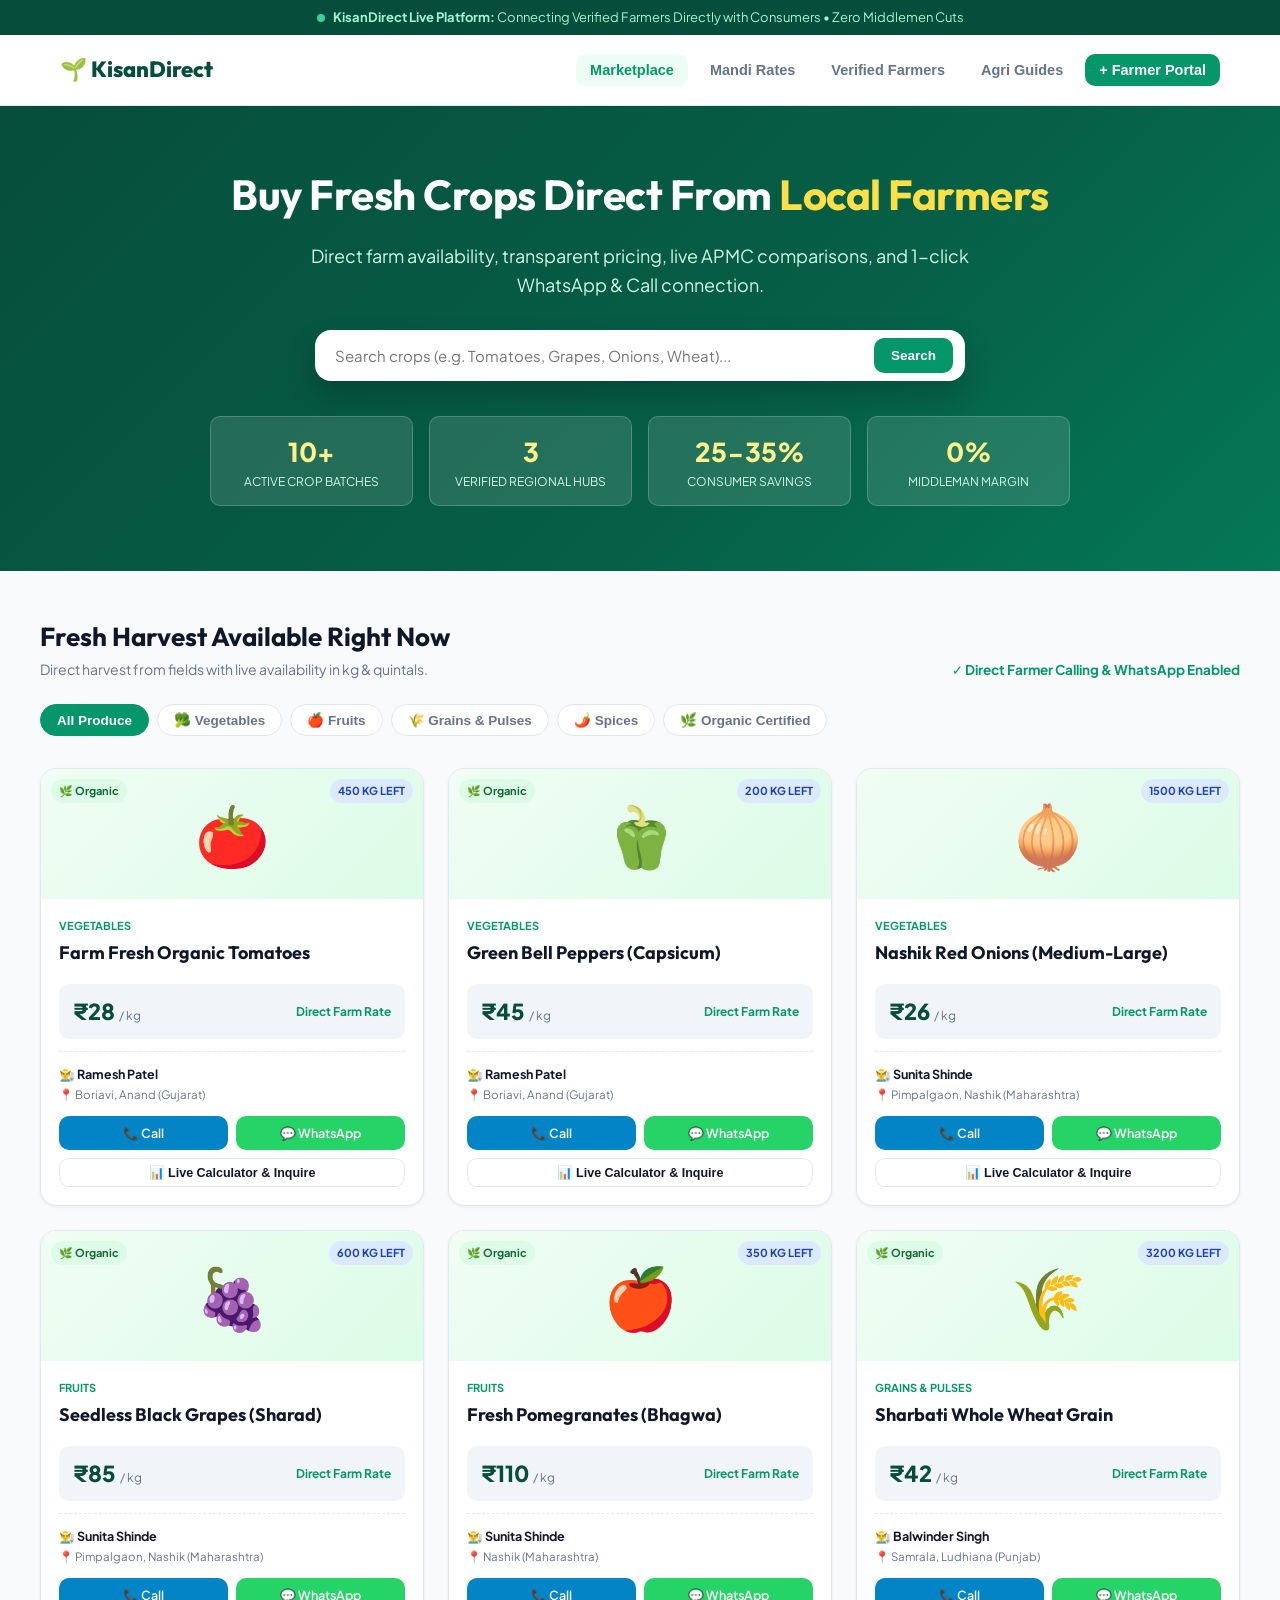
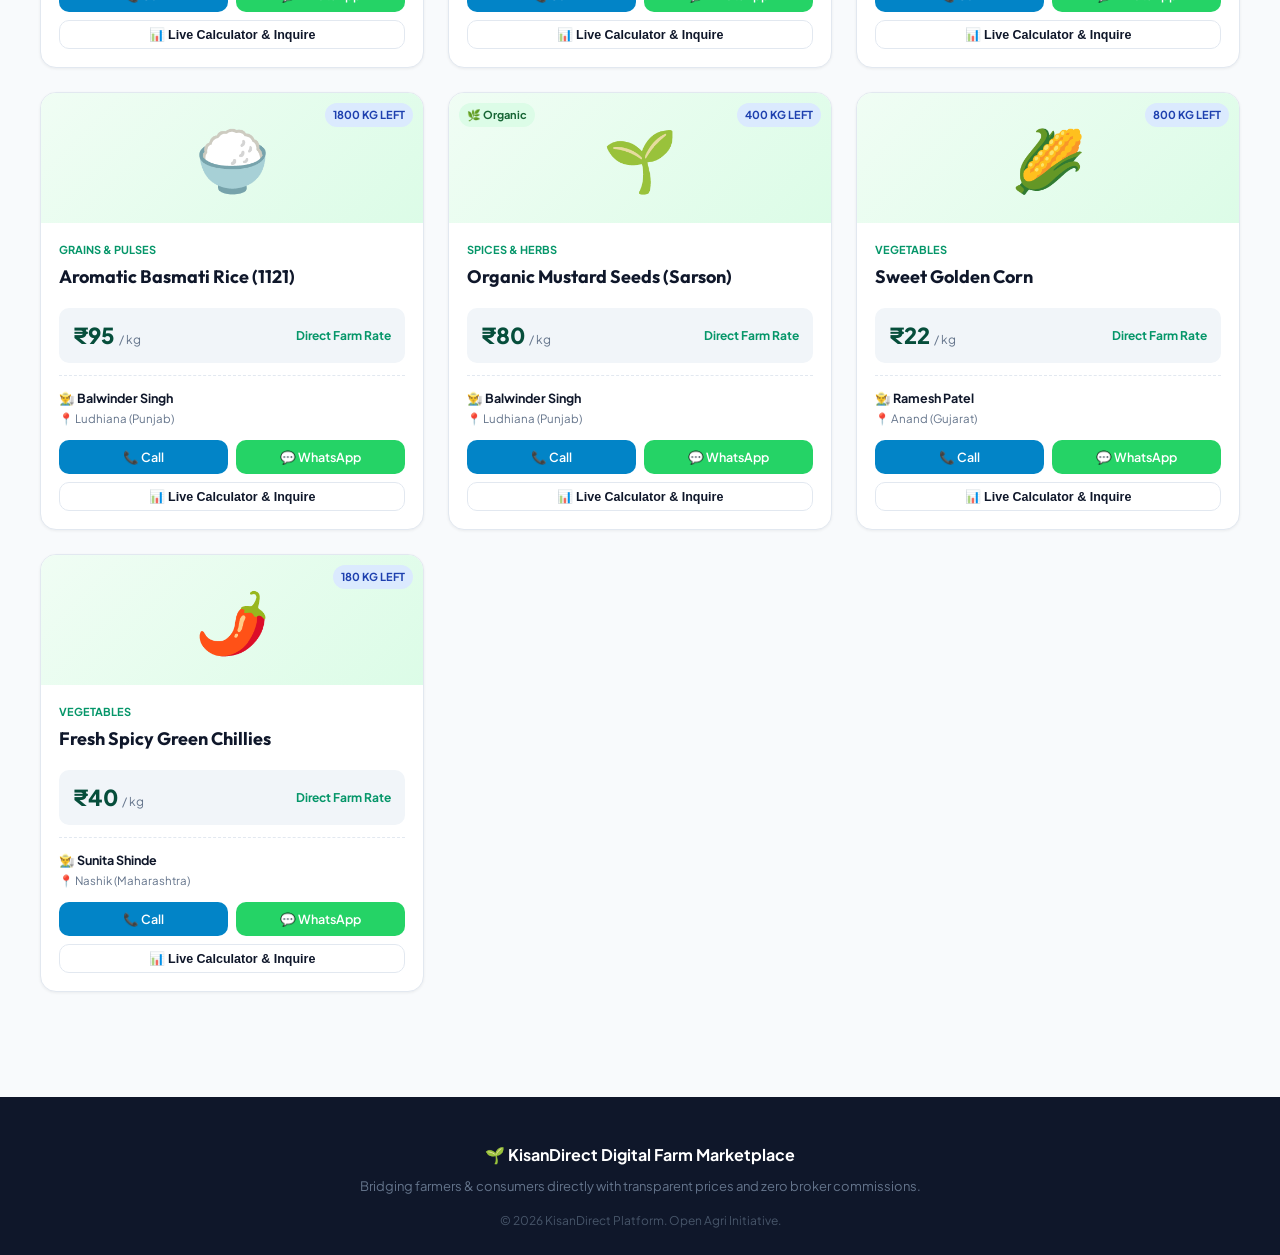
==== index.html @ 8aba5356 "Add root index.html for GitHub Pages" ====
<!DOCTYPE html>
<html lang="en">
<head>
    <meta charset="UTF-8">
    <meta name="viewport" content="width=device-width, initial-scale=1.0">
    <meta name="description" content="KisanDirect - Digital Platform connecting farmers directly with consumers by providing real crop availability, transparent prices, and direct contact.">
    <title>KisanDirect | Digital Farm-to-Consumer Platform</title>
    <link rel="stylesheet" href="https://fonts.googleapis.com/css2?family=Plus+Jakarta+Sans:wght@300;400;500;600;700;800&family=Outfit:wght@400;500;600;700;800&display=swap">
    <link rel="icon" href="data:image/svg+xml,<svg xmlns=%22http://www.w3.org/2000/svg%22 viewBox=%220 0 100 100%22><text y=%22.9em%22 font-size=%2290%22>🌾</text></svg>">
    <style>
        :root {
            --primary: #059669;
            --primary-hover: #047857;
            --primary-dark: #064e3b;
            --primary-light: #ecfdf5;
            --primary-border: #a7f3d0;
            --accent: #d97706;
            --accent-light: #fef3c7;
            --bg-page: #f8fafc;
            --bg-surface: #ffffff;
            --bg-subtle: #f1f5f9;
            --text-main: #0f172a;
            --text-muted: #64748b;
            --border: #e2e8f0;
            --radius-md: 10px;
            --radius-lg: 16px;
            --radius-full: 9999px;
            --shadow-sm: 0 1px 3px rgba(0,0,0,0.06);
            --shadow-md: 0 6px 16px rgba(0,0,0,0.08);
            --shadow-hover: 0 14px 25px -4px rgba(16, 185, 129, 0.18);
            --font-body: 'Plus Jakarta Sans', system-ui, sans-serif;
            --font-heading: 'Outfit', sans-serif;
        }
        * { margin:0; padding:0; box-sizing:border-box; }
        body { font-family: var(--font-body); background-color: var(--bg-page); color: var(--text-main); line-height: 1.6; }
        h1,h2,h3,h4 { font-family: var(--font-heading); font-weight: 700; }
        a { text-decoration: none; color: inherit; }
        .container { max-width: 1200px; margin: 0 auto; padding: 0 20px; }

        /* Announcement */
        .topbar { background: var(--primary-dark); color: #a7f3d0; font-size: 13px; padding: 7px 0; text-align: center; }
        .live-dot { width: 8px; height: 8px; background: #34d399; border-radius: 50%; display: inline-block; margin-right: 6px; }

        /* Navbar */
        .navbar { background: #fff; border-bottom: 1px solid var(--border); position: sticky; top: 0; z-index: 100; box-shadow: var(--shadow-sm); }
        .navbar-inner { display: flex; justify-content: space-between; align-items: center; height: 70px; }
        .brand { display: flex; align-items: center; gap: 10px; font-size: 22px; font-weight: 800; color: var(--primary-dark); font-family: var(--font-heading); }
        .nav-links { display: flex; gap: 8px; align-items: center; list-style: none; }
        .nav-btn { padding: 8px 14px; font-size: 14.5px; font-weight: 600; color: var(--text-muted); border-radius: var(--radius-md); border: none; background: none; cursor: pointer; transition: 0.2s; }
        .nav-btn:hover, .nav-btn.active { color: var(--primary); background: var(--primary-light); }

        /* Buttons */
        .btn { display: inline-flex; align-items: center; justify-content: center; gap: 6px; padding: 9px 16px; font-size: 13.5px; font-weight: 600; border-radius: var(--radius-md); border: 1px solid transparent; cursor: pointer; transition: 0.2s; }
        .btn-primary { background: var(--primary); color: #fff; }
        .btn-primary:hover { background: var(--primary-hover); transform: translateY(-1px); }
        .btn-secondary { background: #fff; color: var(--text-main); border-color: var(--border); }
        .btn-secondary:hover { background: var(--bg-subtle); }
        .btn-call { background: #0284c7; color: #fff !important; }
        .btn-whatsapp { background: #25D366; color: #fff !important; }
        .btn-whatsapp:hover { background: #20ba59; }
        .btn-sm { padding: 6px 12px; font-size: 12.5px; }
        .btn-full { width: 100%; }

        /* Hero */
        .hero { background: linear-gradient(135deg, #064e3b 0%, #065f46 60%, #047857 100%); color: #fff; padding: 55px 0 65px; text-align: center; }
        .hero-title { font-size: 42px; margin-bottom: 14px; letter-spacing: -0.5px; }
        .hero-title span { color: #fde047; }
        .hero-sub { font-size: 18px; color: #d1fae5; max-width: 720px; margin: 0 auto 30px; font-weight: 400; }
        .search-box { background: #fff; border-radius: var(--radius-lg); padding: 8px 12px; max-width: 650px; margin: 0 auto; display: flex; gap: 10px; box-shadow: 0 15px 30px rgba(0,0,0,0.2); }
        .search-box input { flex: 1; border: none; outline: none; font-size: 15px; padding: 8px; font-family: inherit; }

        /* Stats */
        .stats-bar { display: grid; grid-template-columns: repeat(4, 1fr); gap: 16px; max-width: 860px; margin: 35px auto 0; }
        .stat-card { background: rgba(255,255,255,0.12); border: 1px solid rgba(255,255,255,0.2); border-radius: var(--radius-md); padding: 14px; }
        .stat-num { font-size: 26px; font-weight: 800; color: #fef08a; }
        .stat-label { font-size: 12px; color: #d1fae5; text-transform: uppercase; }

        /* Sections */
        .section { padding: 45px 0; }
        .section-header { display: flex; justify-content: space-between; align-items: flex-end; margin-bottom: 24px; flex-wrap: wrap; gap: 12px; }
        .section-title { font-size: 26px; }

        /* Filter Pills */
        .pills { display: flex; gap: 8px; overflow-x: auto; padding-bottom: 8px; margin-bottom: 24px; }
        .pill { padding: 7px 16px; background: #fff; border: 1px solid var(--border); border-radius: var(--radius-full); font-size: 13.5px; font-weight: 600; color: var(--text-muted); cursor: pointer; border: 1px solid var(--border); }
        .pill.active, .pill:hover { background: var(--primary); color: #fff; border-color: var(--primary); }

        /* Crop Grid */
        .crop-grid { display: grid; grid-template-columns: repeat(auto-fill, minmax(290px, 1fr)); gap: 24px; }
        .crop-card { background: #fff; border: 1px solid var(--border); border-radius: var(--radius-lg); overflow: hidden; box-shadow: var(--shadow-sm); transition: 0.2s; display: flex; flex-direction: column; }
        .crop-card:hover { transform: translateY(-4px); box-shadow: var(--shadow-hover); border-color: var(--primary-border); }
        .crop-img { height: 130px; background: linear-gradient(135deg, #f0fdf4, #dcfce7); display: flex; align-items: center; justify-content: center; font-size: 60px; position: relative; }
        .crop-badge { position: absolute; top: 10px; right: 10px; background: #dbeafe; color: #1e40af; padding: 3px 8px; border-radius: var(--radius-full); font-size: 11px; font-weight: 700; text-transform: uppercase; }
        .organic-tag { position: absolute; top: 10px; left: 10px; background: #dcfce7; color: #166534; padding: 3px 8px; border-radius: var(--radius-full); font-size: 11px; font-weight: 700; }
        .crop-body { padding: 18px; flex: 1; display: flex; flex-direction: column; }
        .crop-cat { font-size: 11px; font-weight: 700; color: var(--primary); text-transform: uppercase; margin-bottom: 4px; }
        .crop-name { font-size: 18px; margin-bottom: 4px; }
        .crop-price-box { background: var(--bg-subtle); border-radius: var(--radius-md); padding: 10px 14px; display: flex; justify-content: space-between; align-items: center; margin: 12px 0; }
        .crop-price { font-size: 22px; font-weight: 800; color: var(--primary-dark); }
        .farmer-row { border-top: 1px dashed var(--border); padding-top: 12px; margin-top: auto; font-size: 12.5px; }
        .card-actions { display: grid; grid-template-columns: 1fr 1fr; gap: 8px; margin-top: 12px; }

        /* Table */
        .table-box { background: #fff; border: 1px solid var(--border); border-radius: var(--radius-lg); overflow: hidden; box-shadow: var(--shadow-sm); }
        table { width: 100%; border-collapse: collapse; font-size: 14px; text-align: left; }
        th { background: #f8fafc; padding: 14px 18px; font-size: 12px; color: var(--text-muted); text-transform: uppercase; border-bottom: 1px solid var(--border); }
        td { padding: 14px 18px; border-bottom: 1px solid var(--border); vertical-align: middle; }

        /* Modal */
        .modal { display: none; position: fixed; inset: 0; background: rgba(0,0,0,0.5); z-index: 200; align-items: center; justify-content: center; padding: 20px; }
        .modal.active { display: flex; }
        .modal-content { background: #fff; border-radius: var(--radius-lg); max-width: 520px; width: 100%; padding: 28px; box-shadow: var(--shadow-md); position: relative; max-height: 90vh; overflow-y: auto; }
        .close-btn { position: absolute; top: 18px; right: 20px; font-size: 24px; border: none; background: none; cursor: pointer; color: var(--text-muted); }

        .form-group { margin-bottom: 14px; }
        label { display: block; font-size: 13px; font-weight: 600; margin-bottom: 5px; }
        input, select, textarea { width: 100%; padding: 10px 12px; border: 1px solid var(--border); border-radius: var(--radius-md); font-family: inherit; font-size: 14px; outline: none; }
        input:focus, select:focus, textarea:focus { border-color: var(--primary); }

        /* Footer */
        .footer { background: #0f172a; color: #94a3b8; padding: 45px 0 25px; margin-top: 60px; font-size: 14px; }
        @media (max-width: 768px) {
            .hero-title { font-size: 30px; }
            .stats-bar { grid-template-columns: 1fr 1fr; }
            .nav-links { display: none; }
        }
    </style>
</head>
<body>

    <div class="topbar">
        <div class="container">
            <span class="live-dot"></span>
            <strong>KisanDirect Live Platform:</strong> Connecting Verified Farmers Directly with Consumers &bull; Zero Middlemen Cuts
        </div>
    </div>

    <header class="navbar">
        <div class="container navbar-inner">
            <a href="#" class="brand">🌱 KisanDirect</a>
            <ul class="nav-links">
                <li><button class="nav-btn active" onclick="showTab('marketplace')">Marketplace</button></li>
                <li><button class="nav-btn" onclick="showTab('mandi')">Mandi Rates</button></li>
                <li><button class="nav-btn" onclick="showTab('farmers')">Verified Farmers</button></li>
                <li><button class="nav-btn" onclick="showTab('tips')">Agri Guides</button></li>
                <li><button class="nav-btn" onclick="showTab('portal')" style="background:var(--primary);color:#fff;">+ Farmer Portal</button></li>
            </ul>
        </div>
    </header>

    <!-- Hero -->
    <section class="hero">
        <div class="container">
            <h1 class="hero-title">Buy Fresh Crops Direct From <span>Local Farmers</span></h1>
            <p class="hero-sub">Direct farm availability, transparent pricing, live APMC comparisons, and 1-click WhatsApp &amp; Call connection.</p>
            
            <div class="search-box">
                <input type="text" id="searchInput" placeholder="Search crops (e.g. Tomatoes, Grapes, Onions, Wheat)..." oninput="filterCrops()">
                <button class="btn btn-primary" onclick="filterCrops()">Search</button>
            </div>

            <div class="stats-bar">
                <div class="stat-card">
                    <div class="stat-num" id="cropCountDisplay">12+</div>
                    <div class="stat-label">Active Crop Batches</div>
                </div>
                <div class="stat-card">
                    <div class="stat-num">3</div>
                    <div class="stat-label">Verified Regional Hubs</div>
                </div>
                <div class="stat-card">
                    <div class="stat-num">25-35%</div>
                    <div class="stat-label">Consumer Savings</div>
                </div>
                <div class="stat-card">
                    <div class="stat-num">0%</div>
                    <div class="stat-label">Middleman Margin</div>
                </div>
            </div>
        </div>
    </section>

    <!-- SECTION: Marketplace -->
    <div id="tab-marketplace" class="container section">
        <div class="section-header">
            <div>
                <h2 class="section-title">Fresh Harvest Available Right Now</h2>
                <p style="color:var(--text-muted); font-size:14px;">Direct harvest from fields with live availability in kg &amp; quintals.</p>
            </div>
            <div style="font-size:13.5px; font-weight:700; color:var(--primary);">
                ✓ Direct Farmer Calling &amp; WhatsApp Enabled
            </div>
        </div>

        <!-- Pills -->
        <div class="pills">
            <button class="pill active" onclick="setCategory('All', this)">All Produce</button>
            <button class="pill" onclick="setCategory('Vegetables', this)">🥦 Vegetables</button>
            <button class="pill" onclick="setCategory('Fruits', this)">🍎 Fruits</button>
            <button class="pill" onclick="setCategory('Grains & Pulses', this)">🌾 Grains &amp; Pulses</button>
            <button class="pill" onclick="setCategory('Spices & Herbs', this)">🌶️ Spices</button>
            <button class="pill" onclick="setCategory('Organic', this)">🌿 Organic Certified</button>
        </div>

        <div class="crop-grid" id="cropGrid">
            <!-- Dynamic crop cards populated by JS -->
        </div>
    </div>

    <!-- SECTION: Mandi Benchmark Rates -->
    <div id="tab-mandi" class="container section" style="display:none;">
        <div class="section-header">
            <div>
                <h2 class="section-title">APMC Mandi Market Benchmarks</h2>
                <p style="color:var(--text-muted); font-size:14px;">Official agricultural market rates vs. direct farm-gate pricing.</p>
            </div>
        </div>

        <div class="table-box">
            <div style="overflow-x:auto;">
                <table>
                    <thead>
                        <tr>
                            <th>Crop</th>
                            <th>Mandi Name</th>
                            <th>District</th>
                            <th>Mandi Modal Rate</th>
                            <th>KisanDirect Farmer Rate</th>
                            <th>Direct Advantage</th>
                        </tr>
                    </thead>
                    <tbody id="mandiTableBody">
                        <!-- Populated by JS -->
                    </tbody>
                </table>
            </div>
        </div>
    </div>

    <!-- SECTION: Farmers Directory -->
    <div id="tab-farmers" class="container section" style="display:none;">
        <div class="section-header">
            <div>
                <h2 class="section-title">Verified Regional Farmers</h2>
                <p style="color:var(--text-muted); font-size:14px;">Connect directly with local farm growers.</p>
            </div>
        </div>
        <div class="crop-grid" id="farmersGrid">
            <!-- Populated by JS -->
        </div>
    </div>

    <!-- SECTION: Agri Tips -->
    <div id="tab-tips" class="container section" style="display:none;">
        <div class="section-header">
            <div>
                <h2 class="section-title">Agri Advisories &amp; Best Practices</h2>
                <p style="color:var(--text-muted); font-size:14px;">Field advisories on harvest grading, packaging, and natural farming.</p>
            </div>
        </div>
        <div class="crop-grid" id="tipsGrid">
            <!-- Populated by JS -->
        </div>
    </div>

    <!-- SECTION: Farmer Portal -->
    <div id="tab-portal" class="container section" style="display:none;">
        <div class="section-header">
            <div>
                <h2 class="section-title">Farmer Self-Listing Portal</h2>
                <p style="color:var(--text-muted); font-size:14px;">List your ready harvest batch in 60 seconds.</p>
            </div>
        </div>

        <div style="background:#fff; border:1px solid var(--border); border-radius:var(--radius-lg); padding:28px; max-width:680px; margin:0 auto; box-shadow:var(--shadow-sm);">
            <form id="newCropForm" onsubmit="handleNewCrop(event)">
                <div style="display:grid; grid-template-columns:1fr 1fr; gap:14px;">
                    <div class="form-group">
                        <label>Crop Name *</label>
                        <input type="text" id="fc_name" placeholder="e.g. Organic Tomatoes" required>
                    </div>
                    <div class="form-group">
                        <label>Category *</label>
                        <select id="fc_cat" required>
                            <option value="Vegetables">Vegetables</option>
                            <option value="Fruits">Fruits</option>
                            <option value="Grains & Pulses">Grains &amp; Pulses</option>
                            <option value="Spices & Herbs">Spices &amp; Herbs</option>
                        </select>
                    </div>
                </div>

                <div style="display:grid; grid-template-columns:1fr 1fr; gap:14px;">
                    <div class="form-group">
                        <label>Price per Unit (₹) *</label>
                        <input type="number" id="fc_price" placeholder="e.g. 30" required>
                    </div>
                    <div class="form-group">
                        <label>Unit</label>
                        <select id="fc_unit">
                            <option value="kg">kg</option>
                            <option value="quintal">quintal</option>
                            <option value="box">box</option>
                        </select>
                    </div>
                </div>

                <div style="display:grid; grid-template-columns:1fr 1fr; gap:14px;">
                    <div class="form-group">
                        <label>Available Stock *</label>
                        <input type="number" id="fc_stock" placeholder="e.g. 500" required>
                    </div>
                    <div class="form-group">
                        <label>Icon</label>
                        <select id="fc_icon">
                            <option value="🍅">🍅 Tomato</option>
                            <option value="🧅">🧅 Onion</option>
                            <option value="🥔">🥔 Potato</option>
                            <option value="🍇">🍇 Grapes</option>
                            <option value="🌾">🌾 Grain</option>
                            <option value="🌶️">🌶️ Chilli</option>
                        </select>
                    </div>
                </div>

                <div class="form-group">
                    <label>Farmer Name &amp; Village *</label>
                    <input type="text" id="fc_farmer" placeholder="e.g. Ramesh Patel, Anand Gujarat" required>
                </div>

                <div class="form-group">
                    <label>Mobile Number (Calling &amp; WhatsApp) *</label>
                    <input type="tel" id="fc_phone" placeholder="e.g. 9825123456" required>
                </div>

                <button type="submit" class="btn btn-primary btn-full" style="padding:12px; font-size:15px; margin-top:10px;">
                    Publish Listing to Live Marketplace &rarr;
                </button>
            </form>
        </div>
    </div>

    <!-- Interactive Inquiry & Calculator Modal -->
    <div class="modal" id="inqModal">
        <div class="modal-content">
            <button class="close-btn" onclick="closeModal()">&times;</button>
            <div style="font-size:36px; text-align:center; margin-bottom:10px;" id="modalEmoji">🍅</div>
            <h3 style="font-size:22px; text-align:center; margin-bottom:4px;" id="modalTitle">Crop Name</h3>
            <p style="text-align:center; font-size:13px; color:var(--text-muted); margin-bottom:18px;" id="modalFarmer">Farmer Name</p>

            <!-- Dynamic Calculator -->
            <div style="background:#ecfdf5; border:1px solid #a7f3d0; border-radius:var(--radius-md); padding:16px; margin-bottom:18px;">
                <div style="display:flex; justify-content:space-between; align-items:center;">
                    <strong style="color:#064e3b; font-size:14px;">Live Cost Calculator:</strong>
                    <span style="font-size:12px; color:#059669;">Zero Commission</span>
                </div>
                <div style="display:flex; align-items:center; gap:12px; margin-top:8px;">
                    <div style="flex:1;">
                        <label style="font-size:11.5px; color:#064e3b;">Quantity Needed (<span id="modalUnit">kg</span>):</label>
                        <input type="number" id="calcQty" value="10" min="1" oninput="updateModalCalc()" style="background:#fff;">
                    </div>
                    <div style="text-align:right;">
                        <span style="font-size:11px; text-transform:uppercase; color:#064e3b;">Estimated Total</span>
                        <div style="font-size:22px; font-weight:800; color:var(--primary-dark);" id="modalTotal">₹0</div>
                    </div>
                </div>
            </div>

            <!-- Direct Contact Actions -->
            <div style="display:grid; grid-template-columns:1fr 1fr; gap:10px; margin-bottom:18px;">
                <a id="modalCallBtn" href="#" class="btn btn-call">📞 Direct Call</a>
                <a id="modalWaBtn" href="#" target="_blank" class="btn btn-whatsapp">💬 WhatsApp Chat</a>
            </div>

            <hr style="border:none; border-top:1px solid var(--border); margin-bottom:16px;">

            <!-- Quick Inquiry Form -->
            <form onsubmit="submitModalInquiry(event)">
                <div class="form-group">
                    <label>Your Name *</label>
                    <input type="text" id="buyerName" placeholder="e.g. Amit Kumar" required>
                </div>
                <div class="form-group">
                    <label>Your Contact Phone *</label>
                    <input type="tel" id="buyerPhone" placeholder="e.g. 9819001122" required>
                </div>
                <div class="form-group">
                    <label>Delivery Area / City</label>
                    <input type="text" id="buyerLoc" placeholder="e.g. Mumbai / Farm Pickup">
                </div>
                <button type="submit" class="btn btn-primary btn-full">Send Direct Inquiry &rarr;</button>
            </form>
        </div>
    </div>

    <footer class="footer">
        <div class="container" style="text-align:center;">
            <p style="font-size:16px; font-weight:700; color:#fff; margin-bottom:8px;">🌱 KisanDirect Digital Farm Marketplace</p>
            <p style="font-size:13px; color:#64748b; margin-bottom:14px;">Bridging farmers &amp; consumers directly with transparent prices and zero broker commissions.</p>
            <p style="font-size:12px; color:#475569;">&copy; 2026 KisanDirect Platform. Open Agri Initiative.</p>
        </div>
    </footer>

    <script>
        // Seed initial crops
        const defaultCrops = [
            { id: 1, name: "Farm Fresh Organic Tomatoes", category: "Vegetables", price: 28, unit: "kg", stock: 450, emoji: "🍅", organic: true, farmer: "Ramesh Patel", loc: "Boriavi, Anand (Gujarat)", phone: "9825123456" },
            { id: 2, name: "Green Bell Peppers (Capsicum)", category: "Vegetables", price: 45, unit: "kg", stock: 200, emoji: "🫑", organic: true, farmer: "Ramesh Patel", loc: "Boriavi, Anand (Gujarat)", phone: "9825123456" },
            { id: 3, name: "Nashik Red Onions (Medium-Large)", category: "Vegetables", price: 26, unit: "kg", stock: 1500, emoji: "🧅", organic: false, farmer: "Sunita Shinde", loc: "Pimpalgaon, Nashik (Maharashtra)", phone: "9422987654" },
            { id: 4, name: "Seedless Black Grapes (Sharad)", category: "Fruits", price: 85, unit: "kg", stock: 600, emoji: "🍇", organic: true, farmer: "Sunita Shinde", loc: "Pimpalgaon, Nashik (Maharashtra)", phone: "9422987654" },
            { id: 5, name: "Fresh Pomegranates (Bhagwa)", category: "Fruits", price: 110, unit: "kg", stock: 350, emoji: "🍎", organic: true, farmer: "Sunita Shinde", loc: "Nashik (Maharashtra)", phone: "9422987654" },
            { id: 6, name: "Sharbati Whole Wheat Grain", category: "Grains & Pulses", price: 42, unit: "kg", stock: 3200, emoji: "🌾", organic: true, farmer: "Balwinder Singh", loc: "Samrala, Ludhiana (Punjab)", phone: "9876501234" },
            { id: 7, name: "Aromatic Basmati Rice (1121)", category: "Grains & Pulses", price: 95, unit: "kg", stock: 1800, emoji: "🍚", organic: false, farmer: "Balwinder Singh", loc: "Ludhiana (Punjab)", phone: "9876501234" },
            { id: 8, name: "Organic Mustard Seeds (Sarson)", category: "Spices & Herbs", price: 80, unit: "kg", stock: 400, emoji: "🌱", organic: true, farmer: "Balwinder Singh", loc: "Ludhiana (Punjab)", phone: "9876501234" },
            { id: 9, name: "Sweet Golden Corn", category: "Vegetables", price: 22, unit: "kg", stock: 800, emoji: "🌽", organic: false, farmer: "Ramesh Patel", loc: "Anand (Gujarat)", phone: "9825123456" },
            { id: 10, name: "Fresh Spicy Green Chillies", category: "Vegetables", price: 40, unit: "kg", stock: 180, emoji: "🌶️", organic: false, farmer: "Sunita Shinde", loc: "Nashik (Maharashtra)", phone: "9422987654" }
        ];

        let crops = JSON.parse(localStorage.getItem('kd_crops')) || defaultCrops;
        let activeCategory = 'All';
        let currentModalCrop = null;

        function renderCrops() {
            const query = (document.getElementById('searchInput')?.value || '').toLowerCase().trim();
            const grid = document.getElementById('cropGrid');
            grid.innerHTML = '';

            const filtered = crops.filter(c => {
                const matchCat = activeCategory === 'All' ? true : 
                                 activeCategory === 'Organic' ? c.organic : 
                                 c.category === activeCategory;
                const matchText = c.name.toLowerCase().includes(query) || c.farmer.toLowerCase().includes(query) || c.loc.toLowerCase().includes(query);
                return matchCat && matchText;
            });

            document.getElementById('cropCountDisplay').textContent = `${crops.length}+`;

            filtered.forEach(c => {
                const card = document.createElement('div');
                card.className = 'crop-card';
                card.innerHTML = `
                    <div class="crop-img">
                        ${c.emoji}
                        ${c.organic ? '<span class="organic-tag">🌿 Organic</span>' : ''}
                        <span class="crop-badge">${c.stock} ${c.unit} Left</span>
                    </div>
                    <div class="crop-body">
                        <div class="crop-cat">${c.category}</div>
                        <h3 class="crop-name">${c.name}</h3>
                        <div class="crop-price-box">
                            <div>
                                <div class="crop-price">₹${c.price} <span style="font-size:12px;font-weight:400;color:#64748b;">/ ${c.unit}</span></div>
                            </div>
                            <div style="font-size:12px; color:#059669; font-weight:700;">Direct Farm Rate</div>
                        </div>
                        <div class="farmer-row">
                            <strong>👨‍🌾 ${c.farmer}</strong>
                            <div style="color:var(--text-muted); font-size:11.5px; margin-top:2px;">📍 ${c.loc}</div>
                        </div>
                        <div class="card-actions">
                            <a href="tel:${c.phone}" class="btn btn-sm btn-call">📞 Call</a>
                            <a href="https://wa.me/91${c.phone}?text=${encodeURIComponent('Namaste! I would like to inquire about your ' + c.name + ' listed on KisanDirect.')}" target="_blank" class="btn btn-sm btn-whatsapp">💬 WhatsApp</a>
                        </div>
                        <button onclick="openModal(${c.id})" class="btn btn-sm btn-secondary btn-full" style="margin-top:8px;">
                            📊 Live Calculator &amp; Inquire
                        </button>
                    </div>
                `;
                grid.appendChild(card);
            });
        }

        function filterCrops() { renderCrops(); }
        function setCategory(cat, el) {
            activeCategory = cat;
            document.querySelectorAll('.pill').forEach(p => p.classList.remove('active'));
            el.classList.add('active');
            renderCrops();
        }

        // Modal Logic
        function openModal(id) {
            currentModalCrop = crops.find(c => c.id === id);
            if (!currentModalCrop) return;
            document.getElementById('modalEmoji').textContent = currentModalCrop.emoji;
            document.getElementById('modalTitle').textContent = currentModalCrop.name;
            document.getElementById('modalFarmer').textContent = `👨‍🌾 ${currentModalCrop.farmer} (${currentModalCrop.loc})`;
            document.getElementById('modalUnit').textContent = currentModalCrop.unit;
            document.getElementById('modalCallBtn').href = `tel:${currentModalCrop.phone}`;
            document.getElementById('modalWaBtn').href = `https://wa.me/91${currentModalCrop.phone}?text=${encodeURIComponent('Namaste! I would like to purchase ' + currentModalCrop.name + ' on KisanDirect.')}`;
            document.getElementById('calcQty').value = 10;
            updateModalCalc();
            document.getElementById('inqModal').classList.add('active');
        }

        function closeModal() {
            document.getElementById('inqModal').classList.remove('active');
        }

        function updateModalCalc() {
            if (!currentModalCrop) return;
            const qty = parseFloat(document.getElementById('calcQty').value) || 0;
            const total = qty * currentModalCrop.price;
            document.getElementById('modalTotal').textContent = `₹${total.toLocaleString('en-IN')}`;
        }

        function submitModalInquiry(e) {
            e.preventDefault();
            const name = document.getElementById('buyerName').value;
            const phone = document.getElementById('buyerPhone').value;
            const qty = document.getElementById('calcQty').value;
            alert(`🎉 Inquiry Sent!\n\nThank you ${name}! Farmer ${currentModalCrop.farmer} has been alerted for your requirement of ${qty} ${currentModalCrop.unit} ${currentModalCrop.name}.\n\nYou can also click Call or WhatsApp above for instant contact.`);
            closeModal();
        }

        // Add Crop
        function handleNewCrop(e) {
            e.preventDefault();
            const newCrop = {
                id: Date.now(),
                name: document.getElementById('fc_name').value,
                category: document.getElementById('fc_cat').value,
                price: parseFloat(document.getElementById('fc_price').value),
                unit: document.getElementById('fc_unit').value,
                stock: parseFloat(document.getElementById('fc_stock').value),
                emoji: document.getElementById('fc_icon').value,
                organic: true,
                farmer: document.getElementById('fc_farmer').value,
                loc: "Local Hub",
                phone: document.getElementById('fc_phone').value
            };
            crops.unshift(newCrop);
            localStorage.setItem('kd_crops', JSON.stringify(crops));
            alert(`✅ Success!\n"${newCrop.name}" is now live on the marketplace!`);
            document.getElementById('newCropForm').reset();
            showTab('marketplace');
        }

        // Tab Navigation
        function showTab(name) {
            ['marketplace', 'mandi', 'farmers', 'tips', 'portal'].forEach(t => {
                document.getElementById(`tab-${t}`).style.display = t === name ? 'block' : 'none';
            });
            document.querySelectorAll('.nav-btn').forEach(btn => {
                btn.classList.toggle('active', btn.textContent.toLowerCase().includes(name));
            });
            window.scrollTo({ top: 400, behavior: 'smooth' });
            renderCrops();
        }

        // Populate Mandi Table
        const mandiData = [
            { crop: "Fresh Tomatoes", mandi: "Anand APMC", dist: "Anand (Gujarat)", modal: 32, farmer: 28, save: "13%" },
            { crop: "Red Onions", mandi: "Lasalgaon Mandi", dist: "Nashik (Maharashtra)", modal: 31, farmer: 26, save: "16%" },
            { crop: "Green Capsicum", mandi: "Ahmedabad APMC", dist: "Ahmedabad", modal: 52, farmer: 45, save: "14%" },
            { crop: "Black Grapes", mandi: "Nashik Fruit Mandi", dist: "Nashik", modal: 98, farmer: 85, save: "13%" },
            { crop: "Sharbati Wheat", mandi: "Khanna Grain Market", dist: "Ludhiana (Punjab)", modal: 46, farmer: 42, save: "9%" },
            { crop: "Pomegranates", mandi: "Vashi APMC", dist: "Navi Mumbai", modal: 135, farmer: 110, save: "19%" }
        ];

        const mBody = document.getElementById('mandiTableBody');
        mandiData.forEach(m => {
            const tr = document.createElement('tr');
            tr.innerHTML = `
                <td><strong>${m.crop}</strong></td>
                <td>${m.mandi}</td>
                <td>${m.dist}</td>
                <td style="color:#64748b;">₹${m.modal} / kg</td>
                <td><strong style="color:#059669; font-size:16px;">₹${m.farmer} / kg</strong></td>
                <td><span style="background:#ecfdf5; color:#047857; padding:3px 8px; border-radius:99px; font-weight:700; font-size:12px;">Direct Save ${m.save}</span></td>
            `;
            mBody.appendChild(tr);
        });

        // Populate Farmers
        const farmers = [
            { name: "Ramesh Patel", farm: "Patel Organic Farms", loc: "Boriavi, Anand (Gujarat)", phone: "9825123456", spec: "Tomatoes, Capsicum, Maize with solar drip irrigation." },
            { name: "Sunita Shinde", farm: "Shinde Agro Orchards", loc: "Pimpalgaon, Nashik (Maharashtra)", phone: "9422987654", spec: "Export table grapes, Nashik red onions, Pomegranates." },
            { name: "Balwinder Singh", farm: "Green Earth Bio Farms", loc: "Samrala, Ludhiana (Punjab)", phone: "9876501234", spec: "Sharbati wheat, Basmati rice, Mustard seeds." }
        ];

        const fGrid = document.getElementById('farmersGrid');
        farmers.forEach(f => {
            const d = document.createElement('div');
            d.className = 'crop-card';
            d.innerHTML = `
                <div class="crop-img" style="height:90px; font-size:44px;">👨‍🌾</div>
                <div class="crop-body">
                    <h3 style="font-size:18px;">${f.name}</h3>
                    <div style="color:#059669; font-weight:600; font-size:13px;">${f.farm}</div>
                    <div style="color:var(--text-muted); font-size:12px; margin-top:2px;">📍 ${f.loc}</div>
                    <p style="font-size:13px; color:#475569; margin:10px 0 16px;">${f.spec}</p>
                    <div class="card-actions" style="margin-top:auto;">
                        <a href="tel:${f.phone}" class="btn btn-sm btn-call">📞 Call</a>
                        <a href="https://wa.me/91${f.phone}" target="_blank" class="btn btn-sm btn-whatsapp">💬 WhatsApp</a>
                    </div>
                </div>
            `;
            fGrid.appendChild(d);
        });

        // Populate Tips
        const tips = [
            { title: "Direct Farm-to-Consumer Packaging", cat: "Packaging", text: "Grade produce into Grade A and B. Grade A packed in ventilated crates commands a 20-30% premium in direct sales." },
            { title: "Pricing Without Commission Middlemen", cat: "Pricing", text: "Price 10-15% below supermarket shelf rates. You earn 35% higher than wholesale agents while saving buyers money." },
            { title: "Natural Pest Protection with Neem", cat: "Agronomy", text: "Prepare a 5% neem seed kernel extract (NSKE) spray for sucking pests like whiteflies. Spray early morning for best results." }
        ];

        const tGrid = document.getElementById('tipsGrid');
        tips.forEach(t => {
            const d = document.createElement('div');
            d.className = 'crop-card';
            d.innerHTML = `
                <div class="crop-body">
                    <span style="font-size:11px; font-weight:700; color:var(--primary); text-transform:uppercase;">${t.cat}</span>
                    <h3 style="font-size:17px; margin:6px 0 10px;">${t.title}</h3>
                    <p style="font-size:13.5px; color:#475569; line-height:1.6;">${t.text}</p>
                </div>
            `;
            tGrid.appendChild(d);
        });

        // Initial render
        renderCrops();
    </script>
</body>
</html>
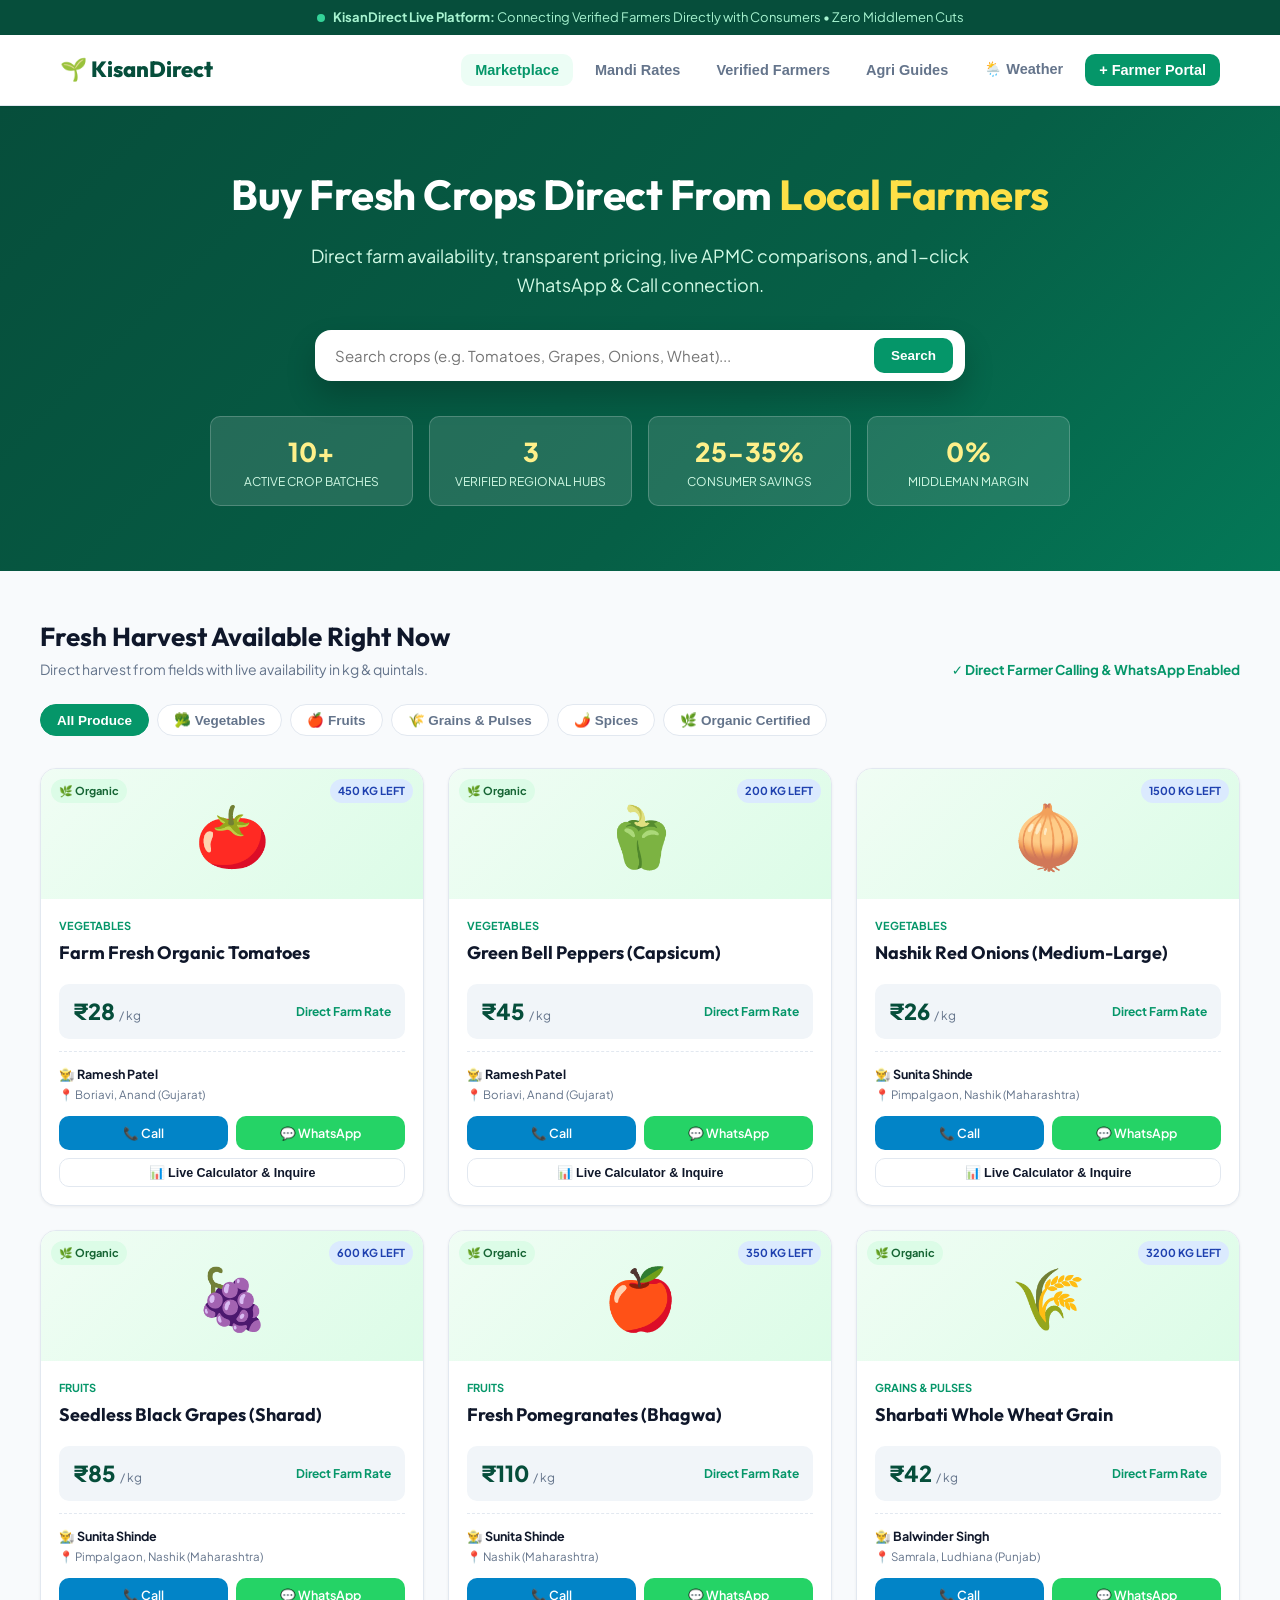
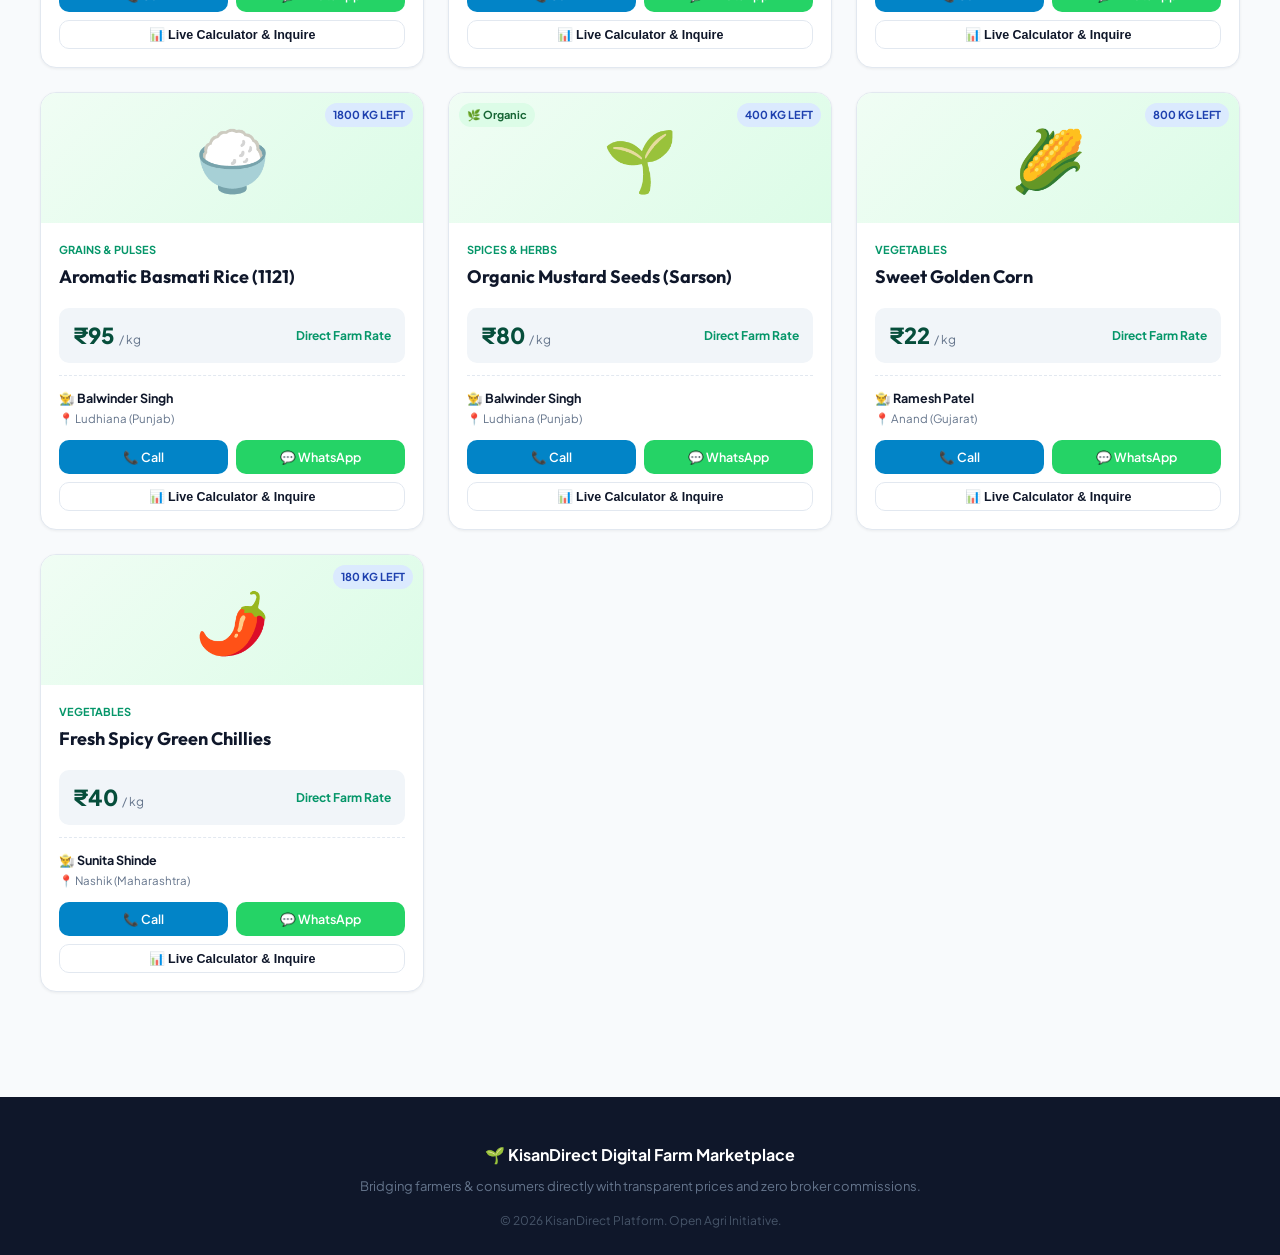
==== commit 816503c9: "Add updated index.html with Weather feature to root for GitHub Pages" ====
--- a/index.html
+++ b/index.html
@@ -143,6 +143,7 @@
                 <li><button class="nav-btn" onclick="showTab('mandi')">Mandi Rates</button></li>
                 <li><button class="nav-btn" onclick="showTab('farmers')">Verified Farmers</button></li>
                 <li><button class="nav-btn" onclick="showTab('tips')">Agri Guides</button></li>
+                <li><button class="nav-btn" onclick="showTab('weather')">🌦️ Weather</button></li>
                 <li><button class="nav-btn" onclick="showTab('portal')" style="background:var(--primary);color:#fff;">+ Farmer Portal</button></li>
             </ul>
         </div>
@@ -261,6 +262,87 @@
         <div class="crop-grid" id="tipsGrid">
             <!-- Populated by JS -->
         </div>
+    </div>
+
+    <!-- SECTION: Weather Advisory -->
+    <div id="tab-weather" class="container section" style="display:none;">
+        <div class="section-header">
+            <div>
+                <h2 class="section-title">🌦️ Agricultural Weather &amp; Location Advisory</h2>
+                <p style="color:var(--text-muted); font-size:14px;">Hyper-local farm microclimate forecast, spray window, and irrigation advisory.</p>
+            </div>
+        </div>
+
+        <!-- Location Search -->
+        <div style="background:#fff; border:1px solid var(--border); border-radius:var(--radius-lg); padding:18px 22px; margin-bottom:24px; box-shadow:var(--shadow-sm);">
+            <div style="display:flex; gap:12px; flex-wrap:wrap; align-items:center;">
+                <div style="flex:1; min-width:260px; position:relative;">
+                    <input type="text" id="weatherLocationInput" placeholder="Enter farm village, town, or district (e.g. Belagavi, Nashik, Ludhiana)..." value="Belagavi" style="padding-left:38px;">
+                    <span style="position:absolute; left:14px; top:50%; transform:translateY(-50%); font-size:16px;">🔍</span>
+                </div>
+                <button class="btn btn-primary" onclick="fetchWeather()">Check Weather</button>
+                <button class="btn btn-secondary" onclick="detectGPS()">📍 Detect My Location</button>
+            </div>
+            <div style="display:flex; align-items:center; gap:8px; flex-wrap:wrap; margin-top:14px; padding-top:12px; border-top:1px dashed var(--border);">
+                <span style="font-size:12.5px; font-weight:700; color:var(--text-muted); text-transform:uppercase;">Agricultural Hubs:</span>
+                <button class="pill active" onclick="setWeatherLocation('Belagavi', this)" style="padding:4px 10px; font-size:12px;">Belagavi</button>
+                <button class="pill" onclick="setWeatherLocation('Nashik', this)" style="padding:4px 10px; font-size:12px;">Nashik</button>
+                <button class="pill" onclick="setWeatherLocation('Anand', this)" style="padding:4px 10px; font-size:12px;">Anand</button>
+                <button class="pill" onclick="setWeatherLocation('Ludhiana', this)" style="padding:4px 10px; font-size:12px;">Ludhiana</button>
+                <button class="pill" onclick="setWeatherLocation('Pune', this)" style="padding:4px 10px; font-size:12px;">Pune</button>
+                <button class="pill" onclick="setWeatherLocation('Jaipur', this)" style="padding:4px 10px; font-size:12px;">Jaipur</button>
+                <button class="pill" onclick="setWeatherLocation('Shimla', this)" style="padding:4px 10px; font-size:12px;">Shimla</button>
+            </div>
+        </div>
+
+        <!-- Weather Display Card -->
+        <div id="weatherDisplay" style="background:linear-gradient(135deg,#064e3b 0%,#065f46 50%,#047857 100%); color:#fff; border-radius:var(--radius-lg); padding:32px; margin-bottom:24px; box-shadow:var(--shadow-md); position:relative; overflow:hidden;">
+            <div style="position:absolute; right:30px; bottom:-15px; font-size:160px; opacity:0.12; pointer-events:none;" id="wBigIcon">☀️</div>
+            <div style="display:grid; grid-template-columns:1.2fr 1fr; gap:24px; position:relative; z-index:1;">
+                <div>
+                    <div style="display:inline-flex; align-items:center; gap:8px; background:rgba(255,255,255,0.15); padding:4px 14px; border-radius:99px; font-size:13.5px; margin-bottom:12px;">
+                        <span>📍</span>
+                        <strong id="wLocName">Belagavi, Karnataka</strong>
+                    </div>
+                    <div style="display:flex; align-items:center; gap:20px; margin-top:6px;">
+                        <div style="font-size:64px; line-height:1;" id="wIcon">☀️</div>
+                        <div>
+                            <div style="font-size:56px; font-weight:800; line-height:1; letter-spacing:-1px;" id="wTemp">--°C</div>
+                            <div style="font-size:18px; color:#a7f3d0; font-weight:600; margin-top:4px;" id="wCondition">Loading...</div>
+                        </div>
+                    </div>
+                    <div style="margin-top:16px; font-size:14.5px; color:#d1fae5; line-height:1.5;" id="wTip">
+                        🌾 <strong>Agronomy Note:</strong> Checking weather data...
+                    </div>
+                </div>
+                <div style="display:grid; grid-template-columns:repeat(2,1fr); gap:12px; align-content:center;">
+                    <div style="background:rgba(255,255,255,0.1); border:1px solid rgba(255,255,255,0.18); border-radius:var(--radius-md); padding:12px 16px;">
+                        <span style="font-size:12px; color:#a7f3d0; text-transform:uppercase; font-weight:600;">💧 Humidity</span>
+                        <div style="font-size:22px; font-weight:800; margin-top:2px;" id="wHumidity">--%</div>
+                    </div>
+                    <div style="background:rgba(255,255,255,0.1); border:1px solid rgba(255,255,255,0.18); border-radius:var(--radius-md); padding:12px 16px;">
+                        <span style="font-size:12px; color:#a7f3d0; text-transform:uppercase; font-weight:600;">💨 Wind</span>
+                        <div style="font-size:22px; font-weight:800; margin-top:2px;" id="wWind">-- km/h</div>
+                    </div>
+                    <div style="background:rgba(255,255,255,0.1); border:1px solid rgba(255,255,255,0.18); border-radius:var(--radius-md); padding:12px 16px;">
+                        <span style="font-size:12px; color:#a7f3d0; text-transform:uppercase; font-weight:600;">🌧️ Precipitation</span>
+                        <div style="font-size:22px; font-weight:800; margin-top:2px;" id="wPrecip">-- mm</div>
+                    </div>
+                    <div style="background:rgba(255,255,255,0.1); border:1px solid rgba(255,255,255,0.18); border-radius:var(--radius-md); padding:12px 16px;">
+                        <span style="font-size:12px; color:#a7f3d0; text-transform:uppercase; font-weight:600;">⏲️ Pressure</span>
+                        <div style="font-size:22px; font-weight:800; margin-top:2px;" id="wPressure">-- hPa</div>
+                    </div>
+                </div>
+            </div>
+        </div>
+
+        <!-- Advisory Cards -->
+        <h3 style="font-size:20px; font-weight:800; margin-bottom:14px;">🌱 Farm Advisories</h3>
+        <div style="display:grid; grid-template-columns:repeat(auto-fit,minmax(260px,1fr)); gap:18px; margin-bottom:28px;" id="advisoryGrid"></div>
+
+        <!-- 7-Day Forecast -->
+        <h3 style="font-size:20px; font-weight:800; margin-bottom:14px;">📅 7-Day Agricultural Forecast</h3>
+        <div style="display:grid; grid-template-columns:repeat(auto-fit,minmax(135px,1fr)); gap:14px;" id="forecastGrid"></div>
     </div>
 
     <!-- SECTION: Farmer Portal -->
@@ -538,7 +620,7 @@
 
         // Tab Navigation
         function showTab(name) {
-            ['marketplace', 'mandi', 'farmers', 'tips', 'portal'].forEach(t => {
+            ['marketplace', 'mandi', 'farmers', 'tips', 'weather', 'portal'].forEach(t => {
                 document.getElementById(`tab-${t}`).style.display = t === name ? 'block' : 'none';
             });
             document.querySelectorAll('.nav-btn').forEach(btn => {
@@ -546,6 +628,174 @@
             });
             window.scrollTo({ top: 400, behavior: 'smooth' });
             renderCrops();
+            if (name === 'weather' && !weatherLoaded) { fetchWeather(); }
+        }
+
+        // ========== Weather System ==========
+        const WMO_CODES = {
+            0: ['Clear Sky','☀️','Optimal sunshine for photosynthesis and solar crop drying.'],
+            1: ['Mainly Clear','🌤️','Bright conditions with sparse clouds; good for field work.'],
+            2: ['Partly Cloudy','⛅','Mild sunshine; great for harvesting.'],
+            3: ['Overcast','☁️','Dense cloud cover; reduced evaporation.'],
+            45: ['Foggy','🌫️','Dense fog; monitor for fungal moisture.'],
+            48: ['Rime Fog','🌫️','Chilly fog; delay spraying.'],
+            51: ['Light Drizzle','🌦️','Minor drizzle; minimal impact.'],
+            53: ['Moderate Drizzle','🌦️','Moderate drizzle; delay spraying.'],
+            55: ['Dense Drizzle','🌧️','Persistent drizzle; halt spraying.'],
+            61: ['Slight Rain','🌦️','Light showers; natural hydration.'],
+            63: ['Moderate Rain','🌧️','Steady rain; halt irrigation.'],
+            65: ['Heavy Rain','🌧️','Significant rainfall; clear drainage.'],
+            80: ['Light Showers','🌦️','Passing showers.'],
+            81: ['Moderate Showers','🌧️','Moderate shower bursts.'],
+            82: ['Violent Showers','⛈️','Intense downpour alert.'],
+            95: ['Thunderstorm','⛈️','Thunder & lightning; keep machinery indoors.'],
+            96: ['Hail Storm','⛈️','Hailstorm warning; protect crops.'],
+            99: ['Heavy Hail','⛈️','Severe hailstorm risk.']
+        };
+
+        const AG_HUBS = {
+            'Belagavi': { lat: 15.8497, lon: 74.4977, state: 'Karnataka' },
+            'Nashik': { lat: 19.9975, lon: 73.7898, state: 'Maharashtra' },
+            'Anand': { lat: 22.5645, lon: 72.9289, state: 'Gujarat' },
+            'Ludhiana': { lat: 30.9010, lon: 75.8573, state: 'Punjab' },
+            'Pune': { lat: 18.5204, lon: 73.8567, state: 'Maharashtra' },
+            'Jaipur': { lat: 26.9124, lon: 75.7873, state: 'Rajasthan' },
+            'Shimla': { lat: 31.1048, lon: 77.1734, state: 'Himachal Pradesh' }
+        };
+
+        let weatherLoaded = false;
+
+        function setWeatherLocation(name, el) {
+            document.getElementById('weatherLocationInput').value = name;
+            document.querySelectorAll('#tab-weather .pill').forEach(p => p.classList.remove('active'));
+            if (el) el.classList.add('active');
+            fetchWeather();
+        }
+
+        function detectGPS() {
+            if (!navigator.geolocation) { alert('Geolocation not supported.'); return; }
+            navigator.geolocation.getCurrentPosition(pos => {
+                fetchWeatherByCoords(pos.coords.latitude, pos.coords.longitude, 'My Farm Location');
+            }, () => alert('Could not detect location. Please type your district.'), { timeout: 8000 });
+        }
+
+        async function resolveLocationCoords(name) {
+            if (AG_HUBS[name]) return { lat: AG_HUBS[name].lat, lon: AG_HUBS[name].lon, state: AG_HUBS[name].state, locName: name };
+            try {
+                const r = await fetch(`https://geocoding-api.open-meteo.com/v1/search?name=${encodeURIComponent(name)}&count=1&language=en&format=json`);
+                const d = await r.json();
+                if (d.results && d.results.length > 0) {
+                    return { lat: d.results[0].latitude, lon: d.results[0].longitude, state: d.results[0].admin1 || 'India', locName: d.results[0].name };
+                }
+            } catch(e) {}
+            return { lat: 15.8497, lon: 74.4977, state: 'Karnataka', locName: 'Belagavi' };
+        }
+
+        async function fetchWeather() {
+            const name = document.getElementById('weatherLocationInput').value.trim() || 'Belagavi';
+            const loc = await resolveLocationCoords(name);
+            fetchWeatherByCoords(loc.lat, loc.lon, loc.locName + ', ' + loc.state);
+        }
+
+        async function fetchWeatherByCoords(lat, lon, locLabel) {
+            try {
+                const url = `https://api.open-meteo.com/v1/forecast?latitude=${lat}&longitude=${lon}&current=temperature_2m,relative_humidity_2m,apparent_temperature,precipitation,weather_code,wind_speed_10m,surface_pressure&daily=weather_code,temperature_2m_max,temperature_2m_min,precipitation_probability_max,precipitation_sum&timezone=auto`;
+                const resp = await fetch(url);
+                const data = await resp.json();
+                const cur = data.current || {};
+                const daily = data.daily || {};
+                const code = cur.weather_code || 0;
+                const [cond, icon, tip] = WMO_CODES[code] || ['Clear','☀️','Good weather.'];
+
+                document.getElementById('wLocName').textContent = locLabel;
+                document.getElementById('wTemp').textContent = `${Math.round(cur.temperature_2m || 0)}°C`;
+                document.getElementById('wCondition').textContent = `${cond} • Feels like ${Math.round(cur.apparent_temperature || 0)}°C`;
+                document.getElementById('wIcon').textContent = icon;
+                document.getElementById('wBigIcon').textContent = icon;
+                document.getElementById('wTip').innerHTML = `🌾 <strong>Agronomy Note:</strong> ${tip}`;
+                document.getElementById('wHumidity').textContent = `${cur.relative_humidity_2m || '--'}%`;
+                document.getElementById('wWind').textContent = `${cur.wind_speed_10m || '--'} km/h`;
+                document.getElementById('wPrecip').textContent = `${cur.precipitation || 0} mm`;
+                document.getElementById('wPressure').textContent = `${Math.round(cur.surface_pressure || 0)} hPa`;
+
+                renderAdvisories(cur, daily);
+                renderForecast(daily);
+                weatherLoaded = true;
+            } catch(e) {
+                document.getElementById('wCondition').textContent = 'Could not fetch weather data. Please try again.';
+            }
+        }
+
+        function renderAdvisories(cur, daily) {
+            const wind = cur.wind_speed_10m || 0;
+            const humidity = cur.relative_humidity_2m || 50;
+            const temp = cur.temperature_2m || 28;
+            const rainProb = (daily.precipitation_probability_max || [10])[0];
+            const advisories = [];
+
+            // Spray
+            if (wind > 15) advisories.push({ icon:'🚿', title:'Spraying Window', badge:'⚠️ Postpone', cls:'warning', text:`Wind ${wind} km/h exceeds safe limit. High pesticide drift risk.` });
+            else if (rainProb > 45) advisories.push({ icon:'🚿', title:'Spraying Window', badge:'🛑 Rain Risk', cls:'danger', text:`${rainProb}% rain chance. Chemical wash-off before absorption.` });
+            else advisories.push({ icon:'🚿', title:'Spraying Window', badge:'✅ Safe', cls:'safe', text:`Gentle wind (${wind} km/h) and low rain risk. Best time: 06:30-09:30 AM.` });
+
+            // Irrigation
+            if (rainProb > 65) advisories.push({ icon:'💧', title:'Smart Irrigation', badge:'🌧️ Skip', cls:'info', text:`Rain expected (${rainProb}%). Conserve water; hold off drip irrigation.` });
+            else if (temp >= 33) advisories.push({ icon:'💧', title:'Smart Irrigation', badge:'☀️ High Evap.', cls:'warning', text:`High of ${temp}°C. Irrigate root zones in early AM or evening.` });
+            else advisories.push({ icon:'💧', title:'Smart Irrigation', badge:'💧 Normal', cls:'safe', text:`Moderate temps (${temp}°C). Proceed with standard irrigation.` });
+
+            // Harvest
+            if (rainProb > 40) advisories.push({ icon:'🌾', title:'Harvesting', badge:'⚠️ Cover Yards', cls:'warning', text:'Showers possible. Keep tarpaulins over threshing and drying yards.' });
+            else advisories.push({ icon:'🌾', title:'Harvesting', badge:'🌾 Ideal', cls:'safe', text:`Clear outlook (${rainProb}% rain). Suitable for cutting, drying, loading.` });
+
+            // Disease
+            if (humidity > 75 && temp >= 22 && temp <= 31) advisories.push({ icon:'🐛', title:'Disease Alert', badge:'🍄 Fungal Risk', cls:'danger', text:`Warm ${temp}°C + ${humidity}% humidity accelerates mildew & blight.` });
+            else advisories.push({ icon:'🐛', title:'Disease Alert', badge:'🌱 Low Risk', cls:'safe', text:'Balanced microclimate. Maintain routine organic preventative care.' });
+
+            const grid = document.getElementById('advisoryGrid');
+            grid.innerHTML = advisories.map(a => `
+                <div style="background:#fff; border:1px solid var(--border); border-top:4px solid ${a.cls==='safe'?'#10b981':a.cls==='warning'?'#f59e0b':a.cls==='danger'?'#ef4444':'#6366f1'}; border-radius:var(--radius-md); padding:18px; box-shadow:var(--shadow-sm);">
+                    <div style="display:flex; justify-content:space-between; align-items:center; margin-bottom:10px;">
+                        <span style="font-size:12px; font-weight:700; text-transform:uppercase; color:var(--text-muted);">${a.icon} ${a.title}</span>
+                        <span style="font-size:11px; font-weight:700; padding:3px 8px; border-radius:99px; background:${a.cls==='safe'?'#ecfdf5':a.cls==='warning'?'#fffbeb':a.cls==='danger'?'#fef2f2':'#eff6ff'}; color:${a.cls==='safe'?'#047857':a.cls==='warning'?'#b45309':a.cls==='danger'?'#b91c1c':'#1d4ed8'};">${a.badge}</span>
+                    </div>
+                    <p style="font-size:13.5px; color:#475569; line-height:1.5;">${a.text}</p>
+                </div>
+            `).join('');
+        }
+
+        function renderForecast(daily) {
+            const dates = daily.time || [];
+            const codes = daily.weather_code || [];
+            const maxT = daily.temperature_2m_max || [];
+            const minT = daily.temperature_2m_min || [];
+            const rainP = daily.precipitation_probability_max || [];
+            const days = ['Sun','Mon','Tue','Wed','Thu','Fri','Sat'];
+            const grid = document.getElementById('forecastGrid');
+
+            grid.innerHTML = dates.slice(0, 7).map((d, i) => {
+                const dt = new Date(d);
+                const dayName = i === 0 ? 'Today' : days[dt.getDay()];
+                const fullDate = dt.toLocaleDateString('en-IN', { day:'2-digit', month:'short' });
+                const [cond, icon] = WMO_CODES[codes[i]] || ['Clear','☀️',''];
+                const rp = rainP[i] || 0;
+                let tag, tagCls;
+                if (rp > 50) { tag = '🌧️ Rain Alert'; tagCls = '#fef2f2; color:#991b1b; border:1px solid #fecaca'; }
+                else if (maxT[i] >= 34) { tag = '☀️ High Heat'; tagCls = '#fffbeb; color:#92400e; border:1px solid #fde68a'; }
+                else if (rp < 20) { tag = '🌾 Ideal Harvest'; tagCls = '#ecfdf5; color:#065f46; border:1px solid #a7f3d0'; }
+                else { tag = '🌱 Good Sowing'; tagCls = '#f0f9ff; color:#075985; border:1px solid #bae6fd'; }
+
+                return `
+                    <div style="background:#fff; border:1px solid var(--border); border-radius:var(--radius-md); padding:16px 12px; text-align:center; box-shadow:var(--shadow-sm); transition:0.2s;">
+                        <div style="font-weight:800; font-size:15px;">${dayName}</div>
+                        <div style="font-size:12px; color:var(--text-muted); margin-bottom:8px;">${fullDate}</div>
+                        <div style="font-size:38px; line-height:1.1; margin:6px 0;">${icon}</div>
+                        <div style="font-size:12.5px; font-weight:600; color:#334155; margin-bottom:8px; min-height:32px; display:flex; align-items:center; justify-content:center;">${cond}</div>
+                        <div style="font-size:16px; font-weight:800; color:var(--primary-dark);">${Math.round(maxT[i])}° <span style="font-size:13px; font-weight:500; color:#64748b;">/ ${Math.round(minT[i])}°</span></div>
+                        <div style="margin-top:10px; background:#f0fdf4; border:1px solid #bbf7d0; border-radius:99px; padding:3px 8px; font-size:11.5px; color:#166534; font-weight:600;">🌧️ ${rp}% Rain</div>
+                        <div style="margin-top:8px;"><span style="display:inline-block; font-size:11px; font-weight:700; padding:3px 8px; border-radius:99px; background:${tagCls};">${tag}</span></div>
+                    </div>
+                `;
+            }).join('');
         }
 
         // Populate Mandi Table
